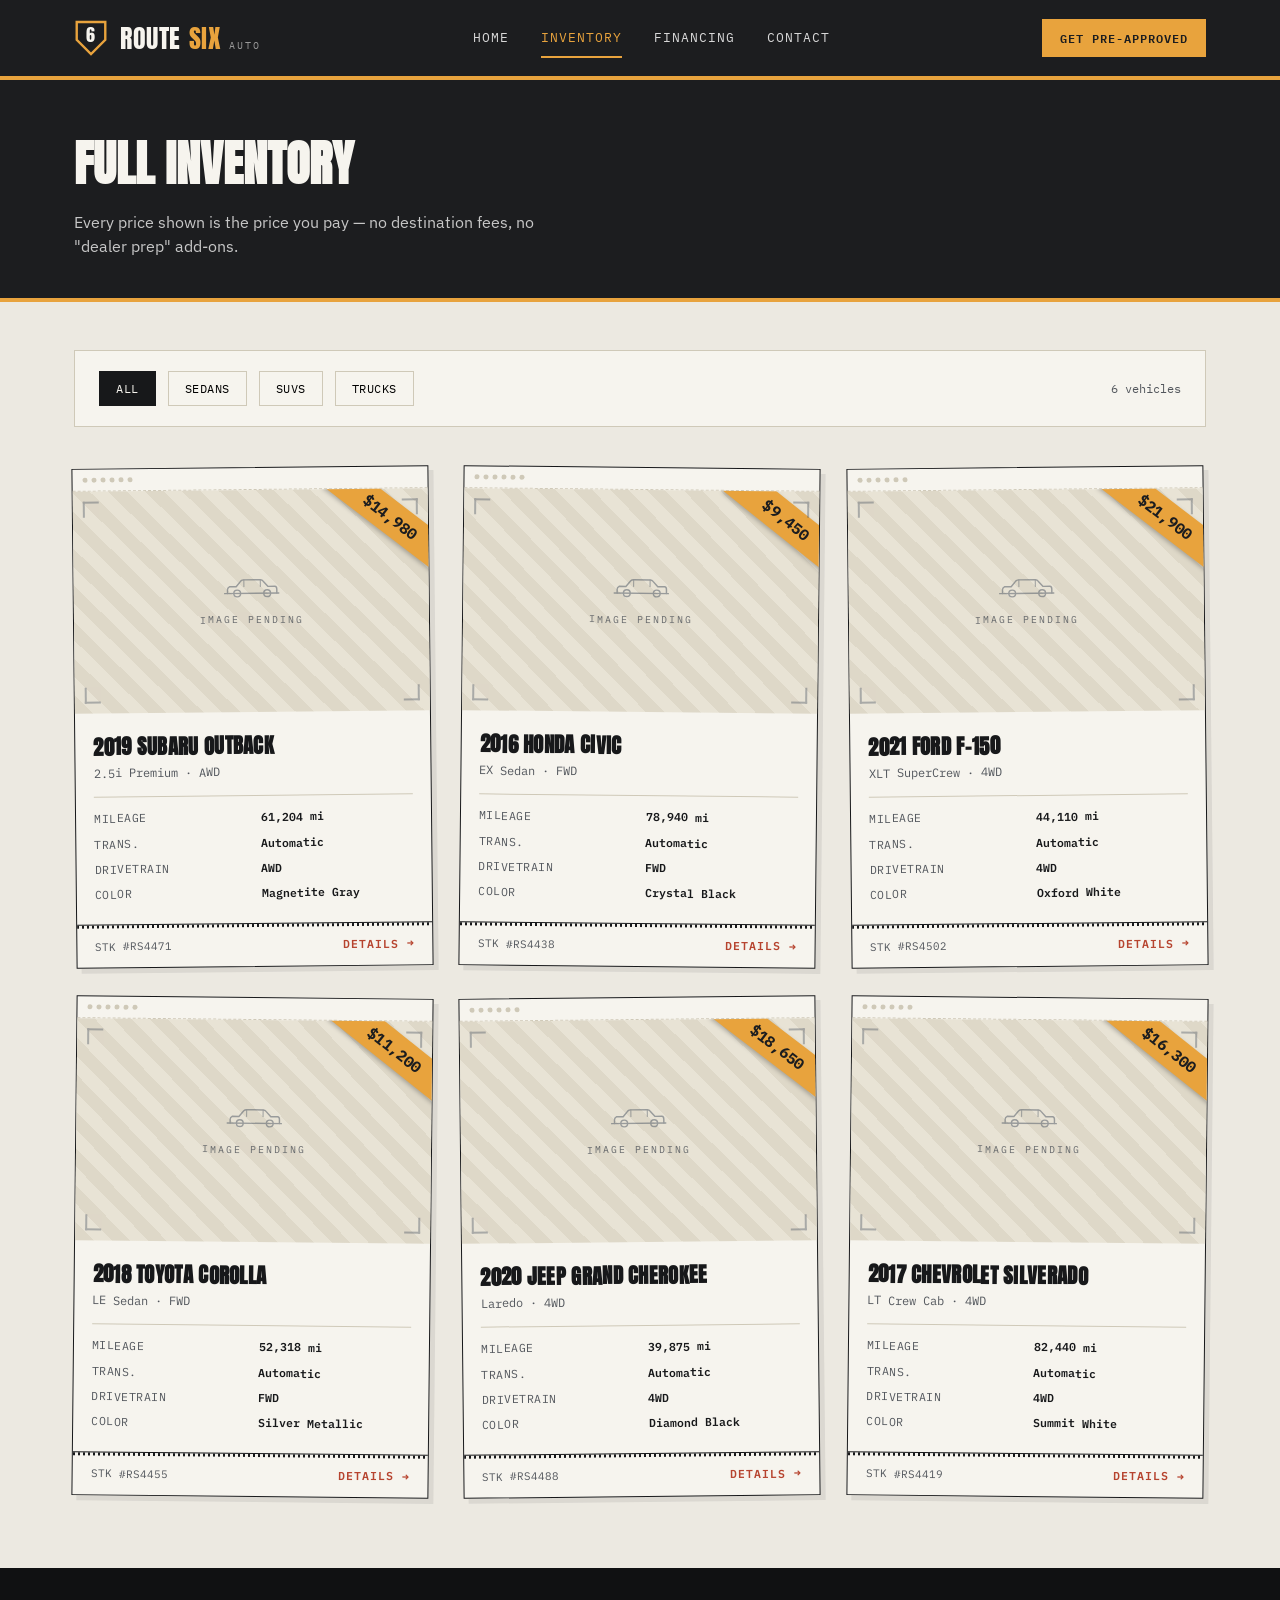
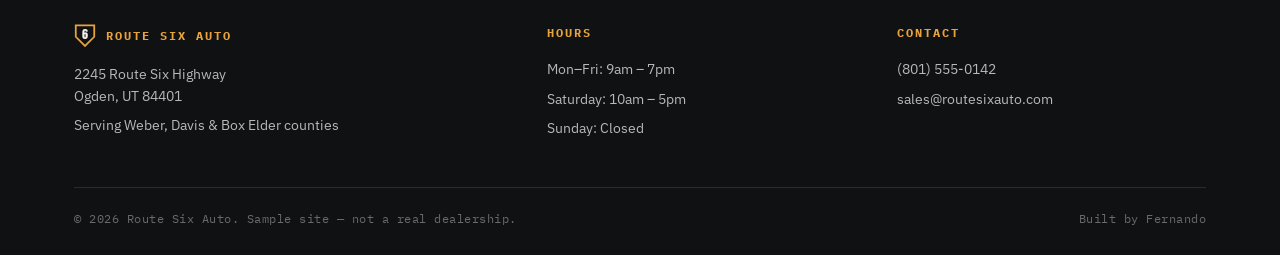
==== inventory.html @ 179bf4bc "Add files via upload" ====
<!DOCTYPE html>
<html lang="en">
<head>
<meta charset="UTF-8">
<meta name="viewport" content="width=device-width, initial-scale=1.0">
<title>Inventory — Route Six Auto</title>
<meta name="description" content="Browse in-stock used vehicles at Route Six Auto in Ogden, UT. Filter by body type and see full specs on every car.">
<link rel="icon" href="favicon.svg" type="image/svg+xml">
<link rel="preconnect" href="https://fonts.googleapis.com">
<link href="https://fonts.googleapis.com/css2?family=Anton&family=IBM+Plex+Mono:wght@400;500;600;700&family=IBM+Plex+Sans:wght@400;500;600&display=swap" rel="stylesheet">
<link rel="stylesheet" href="styles.css">
</head>
<body>

<header class="site-header">
  <div class="wrap">
    <a href="index.html" class="logo">
      <svg class="logo-mark" viewBox="0 0 100 104" aria-hidden="true">
        <path d="M8 6 H92 V58 L50 100 L8 58 Z"/>
        <text x="50" y="66" text-anchor="middle">6</text>
      </svg>
      <span class="logo-text">ROUTE <span>SIX</span><small>AUTO</small></span>
    </a>
    <nav class="main-nav">
      <a href="index.html">Home</a>
      <a href="inventory.html" class="active">Inventory</a>
      <a href="index.html#financing">Financing</a>
      <a href="index.html#contact">Contact</a>
    </nav>
    <a href="index.html#financing" class="nav-cta">Get Pre-Approved</a>
  </div>
</header>

<section class="page-hero">
  <div class="wrap">
    <h1>Full Inventory</h1>
    <p>Every price shown is the price you pay — no destination fees, no "dealer prep" add-ons.</p>
  </div>
</section>

<section class="section" style="padding-top:48px;">
  <div class="wrap">

    <div class="filter-bar">
      <button class="filter-chip active" data-filter="all">All</button>
      <button class="filter-chip" data-filter="sedan">Sedans</button>
      <button class="filter-chip" data-filter="suv">SUVs</button>
      <button class="filter-chip" data-filter="truck">Trucks</button>
      <span class="filter-count"><span id="visible-count">6</span> vehicles</span>
    </div>

    <div class="card-grid" id="grid">

      <article class="sticker-card" data-type="suv">
        <div class="sticker-perf"><span></span><span></span><span></span><span></span><span></span><span></span></div>
        <div class="sticker-photo">
          <div class="corner-tag">$14,980</div>
          <div class="frame-corner tl"></div>
          <div class="frame-corner tr"></div>
          <div class="frame-corner bl"></div>
          <div class="frame-corner br"></div>
          <div class="photo-placeholder">
            <svg class="car-icon" viewBox="0 0 120 60" xmlns="http://www.w3.org/2000/svg" fill="none" stroke="currentColor" stroke-width="3" stroke-linecap="round" stroke-linejoin="round">
              <path d="M10 40 L10 32 Q10 28 14 26 L28 26 L38 14 Q40 12 44 12 L78 12 Q82 12 84 15 L94 26 L108 26 Q112 26 112 32 L112 40"/>
              <line x1="4" y1="40" x2="116" y2="40"/>
              <circle cx="30" cy="40" r="7"/>
              <circle cx="92" cy="40" r="7"/>
              <line x1="44" y1="12" x2="44" y2="26" stroke-width="2"/>
              <line x1="78" y1="12" x2="78" y2="26" stroke-width="2"/>
            </svg>
            <span class="photo-label">Image Pending</span>
          </div>
        </div>
        <div class="sticker-body">
          <h3>2019 Subaru Outback</h3>
          <p class="sticker-trim">2.5i Premium · AWD</p>
          <dl class="spec-grid">
            <dt>Mileage</dt><dd>61,204 mi</dd>
            <dt>Trans.</dt><dd>Automatic</dd>
            <dt>Drivetrain</dt><dd>AWD</dt>
            <dt>Color</dt><dd>Magnetite Gray</dd>
          </dl>
        </div>
        <div class="sticker-footer"><span class="sticker-stock">STK #RS4471</span><a href="#" class="sticker-link">Details →</a></div>
      </article>

      <article class="sticker-card" data-type="sedan">
        <div class="sticker-perf"><span></span><span></span><span></span><span></span><span></span><span></span></div>
        <div class="sticker-photo">
          <div class="corner-tag">$9,450</div>
          <div class="frame-corner tl"></div>
          <div class="frame-corner tr"></div>
          <div class="frame-corner bl"></div>
          <div class="frame-corner br"></div>
          <div class="photo-placeholder">
            <svg class="car-icon" viewBox="0 0 120 60" xmlns="http://www.w3.org/2000/svg" fill="none" stroke="currentColor" stroke-width="3" stroke-linecap="round" stroke-linejoin="round">
              <path d="M10 40 L10 32 Q10 28 14 26 L28 26 L38 14 Q40 12 44 12 L78 12 Q82 12 84 15 L94 26 L108 26 Q112 26 112 32 L112 40"/>
              <line x1="4" y1="40" x2="116" y2="40"/>
              <circle cx="30" cy="40" r="7"/>
              <circle cx="92" cy="40" r="7"/>
              <line x1="44" y1="12" x2="44" y2="26" stroke-width="2"/>
              <line x1="78" y1="12" x2="78" y2="26" stroke-width="2"/>
            </svg>
            <span class="photo-label">Image Pending</span>
          </div>
        </div>
        <div class="sticker-body">
          <h3>2016 Honda Civic</h3>
          <p class="sticker-trim">EX Sedan · FWD</p>
          <dl class="spec-grid">
            <dt>Mileage</dt><dd>78,940 mi</dd>
            <dt>Trans.</dt><dd>Automatic</dd>
            <dt>Drivetrain</dt><dd>FWD</dt>
            <dt>Color</dt><dd>Crystal Black</dd>
          </dl>
        </div>
        <div class="sticker-footer"><span class="sticker-stock">STK #RS4438</span><a href="#" class="sticker-link">Details →</a></div>
      </article>

      <article class="sticker-card" data-type="truck">
        <div class="sticker-perf"><span></span><span></span><span></span><span></span><span></span><span></span></div>
        <div class="sticker-photo">
          <div class="corner-tag">$21,900</div>
          <div class="frame-corner tl"></div>
          <div class="frame-corner tr"></div>
          <div class="frame-corner bl"></div>
          <div class="frame-corner br"></div>
          <div class="photo-placeholder">
            <svg class="car-icon" viewBox="0 0 120 60" xmlns="http://www.w3.org/2000/svg" fill="none" stroke="currentColor" stroke-width="3" stroke-linecap="round" stroke-linejoin="round">
              <path d="M10 40 L10 32 Q10 28 14 26 L28 26 L38 14 Q40 12 44 12 L78 12 Q82 12 84 15 L94 26 L108 26 Q112 26 112 32 L112 40"/>
              <line x1="4" y1="40" x2="116" y2="40"/>
              <circle cx="30" cy="40" r="7"/>
              <circle cx="92" cy="40" r="7"/>
              <line x1="44" y1="12" x2="44" y2="26" stroke-width="2"/>
              <line x1="78" y1="12" x2="78" y2="26" stroke-width="2"/>
            </svg>
            <span class="photo-label">Image Pending</span>
          </div>
        </div>
        <div class="sticker-body">
          <h3>2021 Ford F-150</h3>
          <p class="sticker-trim">XLT SuperCrew · 4WD</p>
          <dl class="spec-grid">
            <dt>Mileage</dt><dd>44,110 mi</dd>
            <dt>Trans.</dt><dd>Automatic</dd>
            <dt>Drivetrain</dt><dd>4WD</dt>
            <dt>Color</dt><dd>Oxford White</dd>
          </dl>
        </div>
        <div class="sticker-footer"><span class="sticker-stock">STK #RS4502</span><a href="#" class="sticker-link">Details →</a></div>
      </article>

      <article class="sticker-card" data-type="sedan">
        <div class="sticker-perf"><span></span><span></span><span></span><span></span><span></span><span></span></div>
        <div class="sticker-photo">
          <div class="corner-tag">$11,200</div>
          <div class="frame-corner tl"></div>
          <div class="frame-corner tr"></div>
          <div class="frame-corner bl"></div>
          <div class="frame-corner br"></div>
          <div class="photo-placeholder">
            <svg class="car-icon" viewBox="0 0 120 60" xmlns="http://www.w3.org/2000/svg" fill="none" stroke="currentColor" stroke-width="3" stroke-linecap="round" stroke-linejoin="round">
              <path d="M10 40 L10 32 Q10 28 14 26 L28 26 L38 14 Q40 12 44 12 L78 12 Q82 12 84 15 L94 26 L108 26 Q112 26 112 32 L112 40"/>
              <line x1="4" y1="40" x2="116" y2="40"/>
              <circle cx="30" cy="40" r="7"/>
              <circle cx="92" cy="40" r="7"/>
              <line x1="44" y1="12" x2="44" y2="26" stroke-width="2"/>
              <line x1="78" y1="12" x2="78" y2="26" stroke-width="2"/>
            </svg>
            <span class="photo-label">Image Pending</span>
          </div>
        </div>
        <div class="sticker-body">
          <h3>2018 Toyota Corolla</h3>
          <p class="sticker-trim">LE Sedan · FWD</p>
          <dl class="spec-grid">
            <dt>Mileage</dt><dd>52,318 mi</dd>
            <dt>Trans.</dt><dd>Automatic</dd>
            <dt>Drivetrain</dt><dd>FWD</dt>
            <dt>Color</dt><dd>Silver Metallic</dd>
          </dl>
        </div>
        <div class="sticker-footer"><span class="sticker-stock">STK #RS4455</span><a href="#" class="sticker-link">Details →</a></div>
      </article>

      <article class="sticker-card" data-type="suv">
        <div class="sticker-perf"><span></span><span></span><span></span><span></span><span></span><span></span></div>
        <div class="sticker-photo">
          <div class="corner-tag">$18,650</div>
          <div class="frame-corner tl"></div>
          <div class="frame-corner tr"></div>
          <div class="frame-corner bl"></div>
          <div class="frame-corner br"></div>
          <div class="photo-placeholder">
            <svg class="car-icon" viewBox="0 0 120 60" xmlns="http://www.w3.org/2000/svg" fill="none" stroke="currentColor" stroke-width="3" stroke-linecap="round" stroke-linejoin="round">
              <path d="M10 40 L10 32 Q10 28 14 26 L28 26 L38 14 Q40 12 44 12 L78 12 Q82 12 84 15 L94 26 L108 26 Q112 26 112 32 L112 40"/>
              <line x1="4" y1="40" x2="116" y2="40"/>
              <circle cx="30" cy="40" r="7"/>
              <circle cx="92" cy="40" r="7"/>
              <line x1="44" y1="12" x2="44" y2="26" stroke-width="2"/>
              <line x1="78" y1="12" x2="78" y2="26" stroke-width="2"/>
            </svg>
            <span class="photo-label">Image Pending</span>
          </div>
        </div>
        <div class="sticker-body">
          <h3>2020 Jeep Grand Cherokee</h3>
          <p class="sticker-trim">Laredo · 4WD</p>
          <dl class="spec-grid">
            <dt>Mileage</dt><dd>39,875 mi</dd>
            <dt>Trans.</dt><dd>Automatic</dd>
            <dt>Drivetrain</dt><dd>4WD</dd>
            <dt>Color</dt><dd>Diamond Black</dd>
          </dl>
        </div>
        <div class="sticker-footer"><span class="sticker-stock">STK #RS4488</span><a href="#" class="sticker-link">Details →</a></div>
      </article>

      <article class="sticker-card" data-type="truck">
        <div class="sticker-perf"><span></span><span></span><span></span><span></span><span></span><span></span></div>
        <div class="sticker-photo">
          <div class="corner-tag">$16,300</div>
          <div class="frame-corner tl"></div>
          <div class="frame-corner tr"></div>
          <div class="frame-corner bl"></div>
          <div class="frame-corner br"></div>
          <div class="photo-placeholder">
            <svg class="car-icon" viewBox="0 0 120 60" xmlns="http://www.w3.org/2000/svg" fill="none" stroke="currentColor" stroke-width="3" stroke-linecap="round" stroke-linejoin="round">
              <path d="M10 40 L10 32 Q10 28 14 26 L28 26 L38 14 Q40 12 44 12 L78 12 Q82 12 84 15 L94 26 L108 26 Q112 26 112 32 L112 40"/>
              <line x1="4" y1="40" x2="116" y2="40"/>
              <circle cx="30" cy="40" r="7"/>
              <circle cx="92" cy="40" r="7"/>
              <line x1="44" y1="12" x2="44" y2="26" stroke-width="2"/>
              <line x1="78" y1="12" x2="78" y2="26" stroke-width="2"/>
            </svg>
            <span class="photo-label">Image Pending</span>
          </div>
        </div>
        <div class="sticker-body">
          <h3>2017 Chevrolet Silverado</h3>
          <p class="sticker-trim">LT Crew Cab · 4WD</p>
          <dl class="spec-grid">
            <dt>Mileage</dt><dd>82,440 mi</dd>
            <dt>Trans.</dt><dd>Automatic</dd>
            <dt>Drivetrain</dt><dd>4WD</dt>
            <dt>Color</dt><dd>Summit White</dd>
          </dl>
        </div>
        <div class="sticker-footer"><span class="sticker-stock">STK #RS4419</span><a href="#" class="sticker-link">Details →</a></div>
      </article>

    </div>
  </div>
</section>

<footer class="site-footer">
  <div class="wrap">
    <div class="footer-grid">
      <div>
        <div class="footer-brand">
          <svg class="footer-mark" viewBox="0 0 100 104" aria-hidden="true"><path d="M8 6 H92 V58 L50 100 L8 58 Z"/><text x="50" y="66" text-anchor="middle">6</text></svg>
          <h4>Route Six Auto</h4>
        </div>
        <p>2245 Route Six Highway<br>Ogden, UT 84401</p>
        <p>Serving Weber, Davis &amp; Box Elder counties</p>
      </div>
      <div>
        <h4>Hours</h4>
        <p>Mon–Fri: 9am – 7pm</p>
        <p>Saturday: 10am – 5pm</p>
        <p>Sunday: Closed</p>
      </div>
      <div>
        <h4>Contact</h4>
        <p>(801) 555-0142</p>
        <p>sales@routesixauto.com</p>
      </div>
    </div>
    <div class="footer-bottom">
      <span>© 2026 Route Six Auto. Sample site — not a real dealership.</span>
      <span>Built by Fernando</span>
    </div>
  </div>
</footer>

<script src="script.js"></script>
</body>
</html>
---- styles.css ----
:root {
  --asphalt: #1c1d1f;
  --asphalt-2: #26282b;
  --paper: #ece9e1;
  --paper-2: #f6f4ee;
  --line: #cfc9b8;
  --ink: #17181a;
  --ink-soft: #52565c;
  --amber: #e8a33d;
  --amber-dark: #b97a1f;
  --rust: #b6432e;
  --steel: #4b5563;

  --display: "Anton", "Arial Narrow", sans-serif;
  --body: "IBM Plex Sans", -apple-system, sans-serif;
  --mono: "IBM Plex Mono", monospace;
}

* { box-sizing: border-box; margin: 0; padding: 0; }

html { scroll-behavior: smooth; }

body {
  background: var(--paper);
  color: var(--ink);
  font-family: var(--body);
  line-height: 1.5;
  -webkit-font-smoothing: antialiased;
}

a { color: inherit; text-decoration: none; }

img { max-width: 100%; display: block; }

:focus-visible {
  outline: 3px solid var(--amber-dark);
  outline-offset: 2px;
}

.wrap {
  max-width: 1180px;
  margin: 0 auto;
  padding: 0 24px;
}

/* ---------- Header ---------- */
.site-header {
  background: var(--asphalt);
  color: var(--paper-2);
  border-bottom: 4px solid var(--amber);
  position: sticky;
  top: 0;
  z-index: 50;
}

.site-header .wrap {
  display: flex;
  align-items: center;
  justify-content: space-between;
  height: 76px;
}

.logo {
  display: flex;
  align-items: center;
  gap: 12px;
}

.logo-mark {
  width: 34px;
  height: auto;
  flex-shrink: 0;
}

.logo-mark path {
  fill: var(--asphalt);
  stroke: var(--amber);
  stroke-width: 7;
}

.logo-mark text {
  font-family: var(--display);
  font-size: 54px;
  fill: var(--paper-2);
}

.logo-text {
  font-family: var(--display);
  font-size: 1.6rem;
  letter-spacing: 0.5px;
  display: flex;
  align-items: baseline;
  gap: 8px;
}

.logo-text span {
  color: var(--amber);
}

.logo-text small {
  font-family: var(--mono);
  font-size: 0.6rem;
  letter-spacing: 2px;
  color: #9a9a9a;
  text-transform: uppercase;
  font-weight: 400;
}

.main-nav {
  display: flex;
  gap: 32px;
  font-family: var(--mono);
  font-size: 0.8rem;
  letter-spacing: 1px;
  text-transform: uppercase;
}

.main-nav a {
  position: relative;
  padding: 4px 0;
  color: #d8d8d8;
  transition: color 0.15s ease;
}

.main-nav a:hover, .main-nav a.active {
  color: var(--amber);
}

.main-nav a.active::after {
  content: "";
  position: absolute;
  left: 0; right: 0; bottom: -6px;
  height: 2px;
  background: var(--amber);
}

.nav-cta {
  font-family: var(--mono);
  font-size: 0.75rem;
  letter-spacing: 1px;
  text-transform: uppercase;
  background: var(--amber);
  color: var(--asphalt);
  padding: 10px 18px;
  font-weight: 600;
  transition: background 0.15s ease;
}

.nav-cta:hover { background: #fff; }

/* ---------- Hero ---------- */
.hero {
  background: var(--asphalt);
  color: var(--paper-2);
  padding: 72px 0 56px;
  position: relative;
  overflow: hidden;
}

.hero::before {
  content: "";
  position: absolute;
  inset: 0;
  background-image: repeating-linear-gradient(
    90deg,
    rgba(255,255,255,0.035) 0px,
    rgba(255,255,255,0.035) 1px,
    transparent 1px,
    transparent 64px
  );
  pointer-events: none;
}

.hero-grid {
  display: grid;
  grid-template-columns: 1.1fr 0.9fr;
  gap: 48px;
  align-items: center;
  position: relative;
}

.eyebrow {
  font-family: var(--mono);
  font-size: 0.78rem;
  letter-spacing: 3px;
  text-transform: uppercase;
  color: var(--amber);
  margin-bottom: 18px;
  display: flex;
  align-items: center;
  gap: 10px;
}

.eyebrow::before {
  content: "";
  width: 24px; height: 2px;
  background: var(--amber);
}

.hero h1 {
  font-family: var(--display);
  font-size: clamp(2.6rem, 5.2vw, 4.4rem);
  line-height: 0.98;
  letter-spacing: 0.5px;
  text-transform: uppercase;
  margin-bottom: 22px;
}

.hero h1 em {
  font-style: normal;
  color: var(--amber);
}

.hero p.lede {
  font-size: 1.08rem;
  color: #c7c7c7;
  max-width: 46ch;
  margin-bottom: 32px;
}

.hero-actions {
  display: flex;
  gap: 14px;
  flex-wrap: wrap;
}

.btn {
  font-family: var(--mono);
  font-size: 0.82rem;
  letter-spacing: 1px;
  text-transform: uppercase;
  padding: 15px 26px;
  font-weight: 600;
  display: inline-block;
  transition: transform 0.15s ease, background 0.15s ease;
  border: 2px solid transparent;
}

.btn-primary {
  background: var(--amber);
  color: var(--asphalt);
}

.btn-primary:hover { transform: translateY(-2px); }

.btn-outline {
  border-color: #55575c;
  color: var(--paper-2);
}

.btn-outline:hover { border-color: var(--amber); color: var(--amber); }

/* Odometer stat strip */
.odometer-panel {
  background: var(--asphalt-2);
  border: 1px solid #3a3c40;
  padding: 28px;
}

.odometer-row {
  display: flex;
  justify-content: space-between;
  align-items: center;
  padding: 16px 0;
  border-bottom: 1px solid #3a3c40;
}

.odometer-row:last-child { border-bottom: none; }

.odometer-label {
  font-family: var(--mono);
  font-size: 0.72rem;
  letter-spacing: 1.5px;
  text-transform: uppercase;
  color: #9a9a9a;
}

.odometer-value {
  font-family: var(--mono);
  font-size: 1.9rem;
  font-weight: 600;
  color: var(--amber);
  background: #101112;
  padding: 4px 12px;
  border: 1px solid #3a3c40;
  min-width: 92px;
  text-align: right;
  letter-spacing: 1px;
}

/* ---------- Section shell ---------- */
.section {
  padding: 72px 0;
}

.section-head {
  display: flex;
  justify-content: space-between;
  align-items: flex-end;
  margin-bottom: 36px;
  gap: 24px;
  flex-wrap: wrap;
}

.section-head h2 {
  font-family: var(--display);
  font-size: clamp(1.8rem, 3vw, 2.6rem);
  text-transform: uppercase;
  letter-spacing: 0.5px;
}

.section-head p {
  color: var(--ink-soft);
  max-width: 42ch;
}

.section-tag {
  font-family: var(--mono);
  font-size: 0.75rem;
  letter-spacing: 2px;
  text-transform: uppercase;
  color: var(--rust);
  margin-bottom: 10px;
  display: block;
}

/* ---------- Vehicle sticker cards ---------- */
.card-grid {
  display: grid;
  grid-template-columns: repeat(auto-fill, minmax(300px, 1fr));
  gap: 30px;
}

.sticker-card {
  background: var(--paper-2);
  border: 1px solid var(--ink);
  position: relative;
  transition: transform 0.2s ease, box-shadow 0.2s ease;
  box-shadow: 5px 5px 0 rgba(23,24,26,0.08);
}

.sticker-card:nth-child(even) { transform: rotate(0.6deg); }
.sticker-card:nth-child(odd) { transform: rotate(-0.6deg); }

.sticker-card:hover {
  transform: rotate(0deg) translateY(-4px);
  box-shadow: 8px 10px 0 rgba(23,24,26,0.12);
}

.sticker-perf {
  display: flex;
  gap: 4px;
  padding: 8px 10px;
  border-bottom: 1px dashed var(--line);
}

.sticker-perf span {
  width: 5px; height: 5px;
  border-radius: 50%;
  background: var(--line);
}

.sticker-photo {
  aspect-ratio: 16/10;
  background: repeating-linear-gradient(
    45deg,
    #ded8c8 0px, #ded8c8 13px,
    #e8e3d5 13px, #e8e3d5 26px
  );
  display: flex;
  align-items: center;
  justify-content: center;
  position: relative;
  overflow: hidden;
}

.photo-placeholder {
  display: flex;
  flex-direction: column;
  align-items: center;
  gap: 10px;
  color: var(--steel);
}

.car-icon {
  width: 58px;
  height: auto;
  opacity: 0.5;
}

.photo-label {
  font-family: var(--mono);
  font-size: 0.62rem;
  letter-spacing: 2px;
  text-transform: uppercase;
  color: var(--ink-soft);
  opacity: 0.85;
}

.frame-corner {
  position: absolute;
  width: 16px;
  height: 16px;
  border: 2px solid var(--steel);
  opacity: 0.4;
}

.frame-corner.tl { top: 10px; left: 10px; border-right: none; border-bottom: none; }
.frame-corner.tr { top: 10px; right: 10px; border-left: none; border-bottom: none; }
.frame-corner.bl { bottom: 10px; left: 10px; border-right: none; border-top: none; }
.frame-corner.br { bottom: 10px; right: 10px; border-left: none; border-top: none; }

.corner-tag {
  position: absolute;
  top: 12px;
  right: -34px;
  background: var(--amber);
  color: var(--asphalt);
  font-family: var(--mono);
  font-weight: 700;
  font-size: 0.95rem;
  padding: 5px 40px;
  transform: rotate(38deg);
  box-shadow: 0 2px 4px rgba(0,0,0,0.25);
}

.sticker-body { padding: 18px 18px 8px; }

.sticker-body h3 {
  font-family: var(--display);
  font-size: 1.3rem;
  text-transform: uppercase;
  letter-spacing: 0.3px;
  margin-bottom: 2px;
}

.sticker-trim {
  font-family: var(--mono);
  font-size: 0.75rem;
  color: var(--ink-soft);
  margin-bottom: 14px;
}

.spec-grid {
  display: grid;
  grid-template-columns: 1fr 1fr;
  gap: 8px 14px;
  font-family: var(--mono);
  font-size: 0.72rem;
  border-top: 1px solid var(--line);
  padding-top: 12px;
  margin-bottom: 14px;
}

.spec-grid dt {
  color: var(--ink-soft);
  text-transform: uppercase;
  letter-spacing: 0.5px;
}

.spec-grid dd { font-weight: 600; }

.sticker-footer {
  display: flex;
  justify-content: space-between;
  align-items: center;
  border-top: 1px solid var(--ink);
  padding: 12px 18px;
  background: repeating-linear-gradient(
    90deg, var(--ink) 0 2px, transparent 2px 5px
  );
  background-size: 100% 3px;
  background-position: top;
  background-repeat: no-repeat;
}

.sticker-stock {
  font-family: var(--mono);
  font-size: 0.68rem;
  color: var(--ink-soft);
}

.sticker-link {
  font-family: var(--mono);
  font-size: 0.72rem;
  letter-spacing: 1px;
  text-transform: uppercase;
  font-weight: 600;
  color: var(--rust);
}

.sticker-link:hover { text-decoration: underline; }

/* ---------- Trust strip ---------- */
.trust-strip {
  background: var(--paper-2);
  border-top: 1px solid var(--line);
  border-bottom: 1px solid var(--line);
}

.trust-grid {
  display: grid;
  grid-template-columns: repeat(4, 1fr);
  padding: 40px 0;
}

.trust-item {
  padding: 0 24px;
  border-left: 1px solid var(--line);
}

.trust-item:first-child { border-left: none; }

.trust-item .num {
  font-family: var(--display);
  font-size: 2.2rem;
  color: var(--rust);
  line-height: 1;
  margin-bottom: 6px;
}

.trust-item .label {
  font-family: var(--mono);
  font-size: 0.75rem;
  color: var(--ink-soft);
  text-transform: uppercase;
  letter-spacing: 0.5px;
}

/* ---------- Financing band ---------- */
.financing {
  background: var(--asphalt);
  color: var(--paper-2);
}

.financing .wrap {
  display: grid;
  grid-template-columns: 1fr 1fr;
  gap: 48px;
  align-items: center;
  padding: 72px 24px;
}

.financing h2 {
  font-family: var(--display);
  font-size: clamp(1.8rem, 3vw, 2.6rem);
  text-transform: uppercase;
  margin-bottom: 18px;
}

.financing p { color: #c7c7c7; margin-bottom: 26px; max-width: 44ch; }

.calc-box {
  background: var(--asphalt-2);
  border: 1px solid #3a3c40;
  padding: 28px;
  font-family: var(--mono);
}

.calc-row {
  display: flex;
  justify-content: space-between;
  padding: 10px 0;
  border-bottom: 1px solid #3a3c40;
  font-size: 0.85rem;
}

.calc-row:last-child { border-bottom: none; }

.calc-row .est {
  color: var(--amber);
  font-weight: 600;
}

/* ---------- Footer ---------- */
.site-footer {
  background: #101112;
  color: #9a9a9a;
  padding: 56px 0 28px;
}

.footer-grid {
  display: grid;
  grid-template-columns: 1.4fr 1fr 1fr;
  gap: 40px;
  margin-bottom: 40px;
}

.footer-brand {
  display: flex;
  align-items: center;
  gap: 10px;
  margin-bottom: 16px;
}

.footer-mark {
  width: 22px;
  height: auto;
  flex-shrink: 0;
}

.footer-mark path { fill: #101112; stroke: var(--amber); stroke-width: 8; }
.footer-mark text { font-family: var(--display); font-size: 54px; fill: var(--paper-2); }

.footer-grid .footer-brand h4 { margin-bottom: 0; }

.footer-grid h4 {
  font-family: var(--mono);
  font-size: 0.75rem;
  letter-spacing: 2px;
  text-transform: uppercase;
  color: var(--amber);
  margin-bottom: 16px;
}

.footer-grid p, .footer-grid li { font-size: 0.9rem; margin-bottom: 8px; color: #b8b8b8; }

.footer-grid ul { list-style: none; }

.footer-bottom {
  border-top: 1px solid #2a2b2d;
  padding-top: 22px;
  font-family: var(--mono);
  font-size: 0.72rem;
  letter-spacing: 0.5px;
  color: #6a6a6a;
  display: flex;
  justify-content: space-between;
}

/* ---------- Inventory page ---------- */
.filter-bar {
  background: var(--paper-2);
  border: 1px solid var(--line);
  padding: 20px 24px;
  margin-bottom: 40px;
  display: flex;
  gap: 12px;
  flex-wrap: wrap;
  align-items: center;
}

.filter-chip {
  font-family: var(--mono);
  font-size: 0.75rem;
  text-transform: uppercase;
  letter-spacing: 0.5px;
  padding: 9px 16px;
  border: 1px solid var(--line);
  background: transparent;
  cursor: pointer;
  transition: all 0.15s ease;
}

.filter-chip:hover { border-color: var(--rust); color: var(--rust); }

.filter-chip.active {
  background: var(--ink);
  color: var(--paper-2);
  border-color: var(--ink);
}

.filter-count {
  margin-left: auto;
  font-family: var(--mono);
  font-size: 0.78rem;
  color: var(--ink-soft);
}

.page-hero {
  background: var(--asphalt);
  color: var(--paper-2);
  padding: 48px 0 40px;
  border-bottom: 4px solid var(--amber);
}

.page-hero h1 {
  font-family: var(--display);
  font-size: clamp(2rem, 4vw, 3rem);
  text-transform: uppercase;
}

.page-hero p { color: #c7c7c7; margin-top: 10px; max-width: 50ch; }

/* ---------- Responsive ---------- */
@media (max-width: 860px) {
  .main-nav { display: none; }
  .hero-grid { grid-template-columns: 1fr; }
  .financing .wrap { grid-template-columns: 1fr; padding: 56px 24px; }
  .trust-grid { grid-template-columns: 1fr 1fr; }
  .trust-item { border-left: none; border-top: 1px solid var(--line); padding: 20px 0 0; }
  .trust-item:nth-child(-n+2) { border-top: none; }
  .footer-grid { grid-template-columns: 1fr; }
  .footer-bottom { flex-direction: column; gap: 8px; }
}
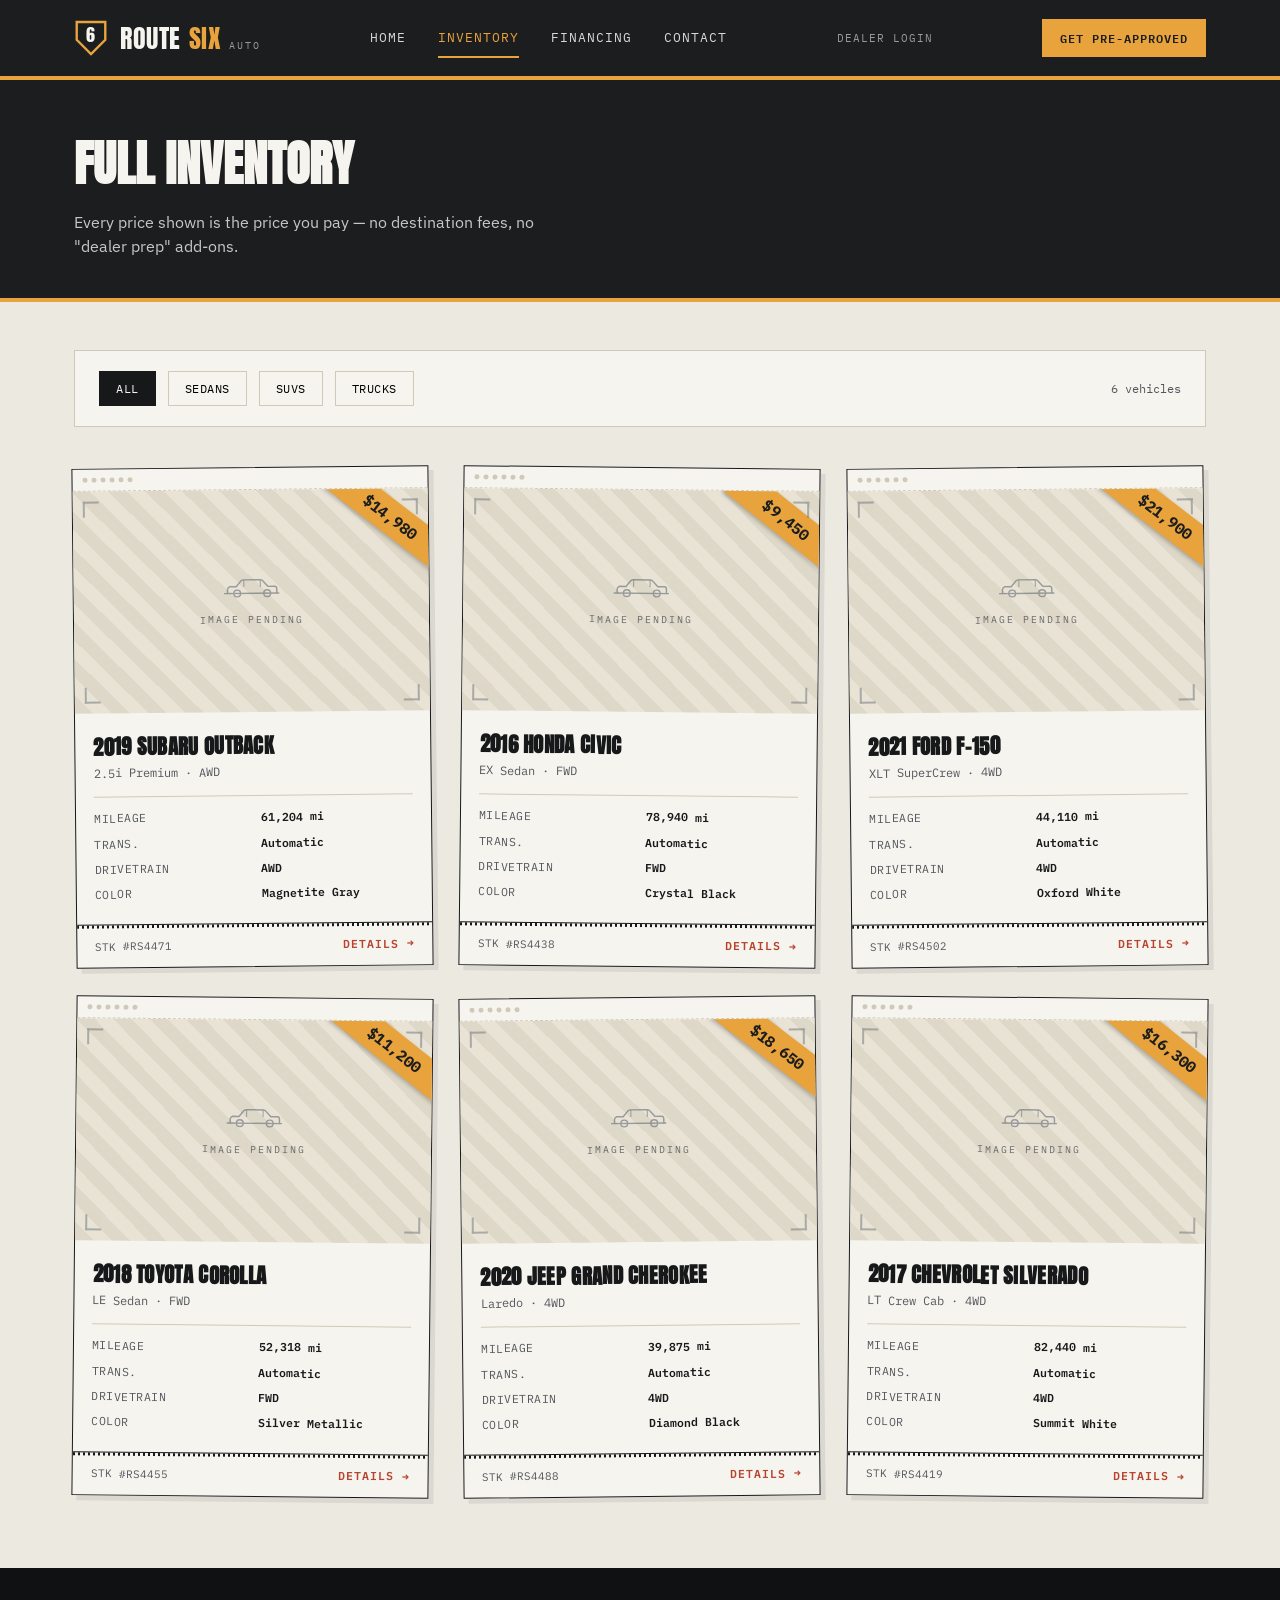
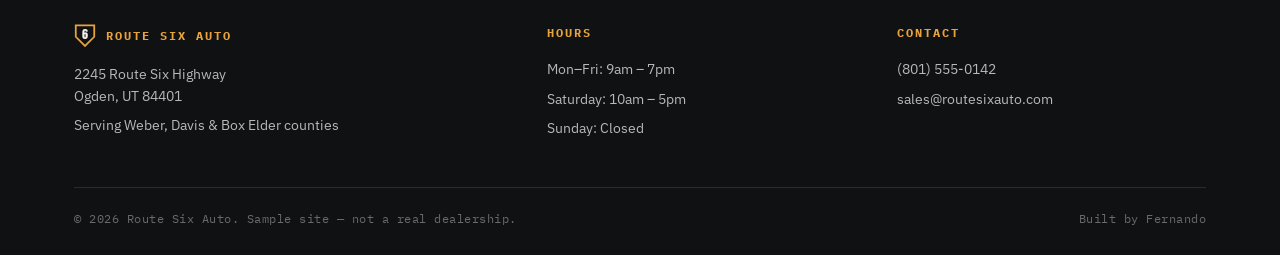
==== commit 49db829b: "Add dealer login link and live-inventory-ready script - "Dealer Login" link in header on both pages," ====
--- a/inventory.html
+++ b/inventory.html
@@ -27,6 +27,7 @@
       <a href="index.html#financing">Financing</a>
       <a href="index.html#contact">Contact</a>
     </nav>
+    <a href="https://portal.potentianetwork.com/login" class="staff-login">Dealer Login</a>
     <a href="index.html#financing" class="nav-cta">Get Pre-Approved</a>
   </div>
 </header>
--- a/styles.css
+++ b/styles.css
@@ -148,6 +148,17 @@
 
 .nav-cta:hover { background: #fff; }
 
+.staff-login {
+  font-family: var(--mono);
+  font-size: 0.7rem;
+  letter-spacing: 1px;
+  text-transform: uppercase;
+  color: #9a9a9a;
+  transition: color 0.15s ease;
+}
+
+.staff-login:hover { color: var(--amber); }
+
 /* ---------- Hero ---------- */
 .hero {
   background: var(--asphalt);
@@ -397,6 +408,19 @@
   opacity: 0.85;
 }
 
+.sticker-img {
+  width: 100%;
+  height: 100%;
+  object-fit: cover;
+}
+
+.empty-inventory {
+  grid-column: 1 / -1;
+  text-align: center;
+  padding: 60px 0;
+  color: var(--steel);
+}
+
 .frame-corner {
   position: absolute;
   width: 16px;
